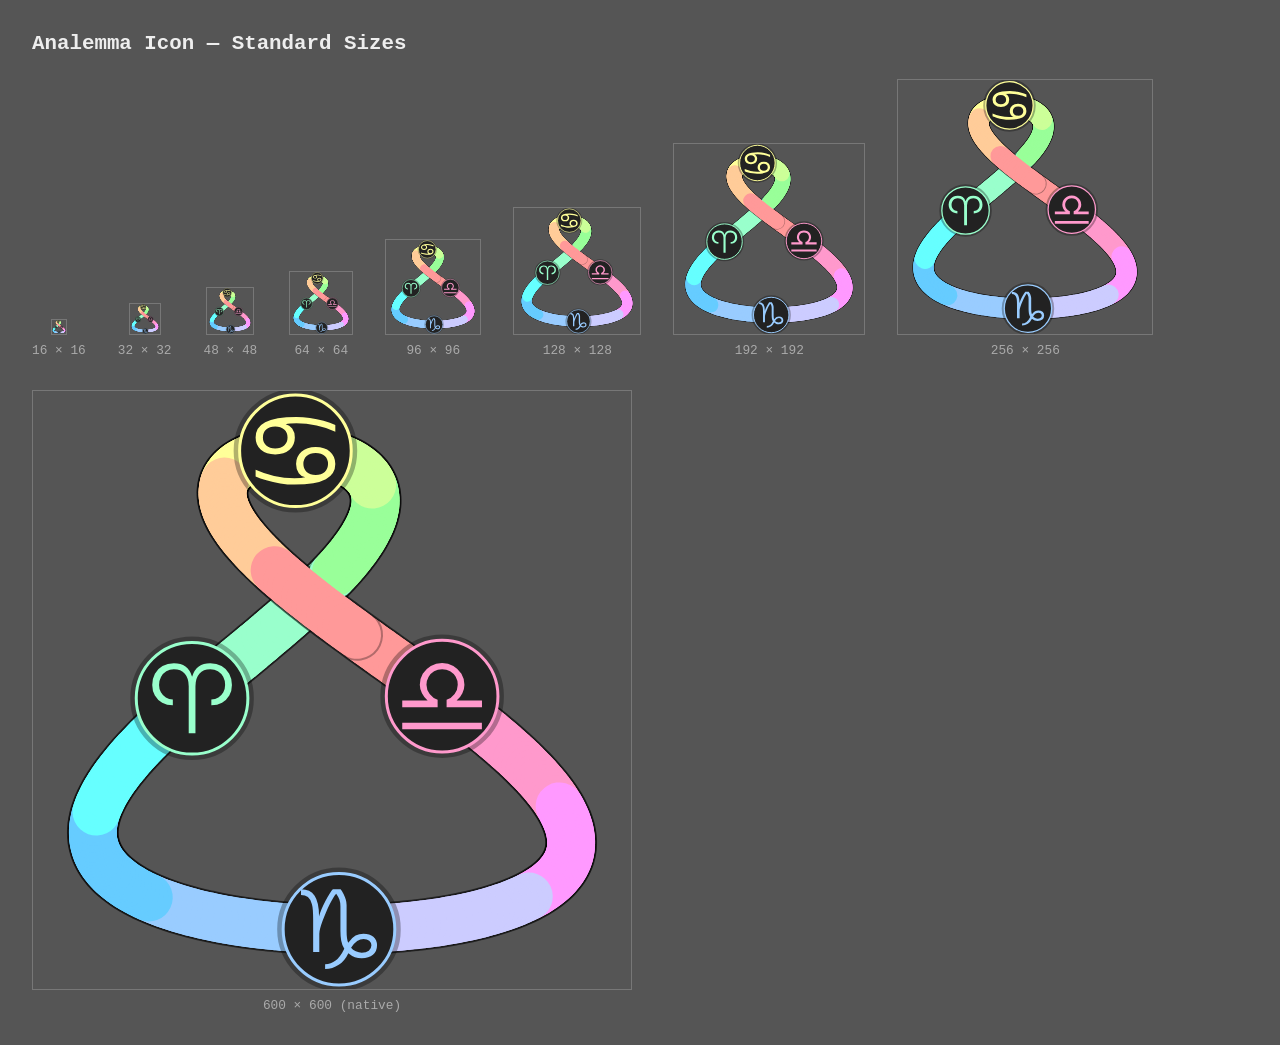
==== analemma-icon/index.html @ f2700c2a "Add analemma icon as favicon and menu button Replace hamburger menu character with analemma SVG icon" ====
<!DOCTYPE html>
<html>
<head>
  <meta charset="utf-8">
  <meta name="viewport" content="width=device-width, initial-scale=1">
  <title>Analemma Icon</title>
  <style>
    * { box-sizing: border-box; margin: 0; padding: 0; }
    body {
      background: #555;
      color: #eee;
      font-family: 'Courier New', monospace;
      padding: 2rem;
    }
    h1 { font-size: 1.3rem; margin-bottom: 1.5rem; }
    .grid {
      display: flex;
      flex-wrap: wrap;
      gap: 2rem;
      align-items: end;
    }
    .icon-box {
      display: flex;
      flex-direction: column;
      align-items: center;
      gap: 8px;
    }
    .icon-box img {
      display: block;
      border: 1px solid #777;
    }
    .label {
      font-size: 0.8rem;
      color: #aaa;
    }
  </style>
</head>
<body>
  <h1>Analemma Icon — Standard Sizes</h1>
  <div class="grid">
    <div class="icon-box">
      <img src="analemma.svg" width="16" height="16">
      <span class="label">16 &times; 16</span>
    </div>
    <div class="icon-box">
      <img src="analemma.svg" width="32" height="32">
      <span class="label">32 &times; 32</span>
    </div>
    <div class="icon-box">
      <img src="analemma.svg" width="48" height="48">
      <span class="label">48 &times; 48</span>
    </div>
    <div class="icon-box">
      <img src="analemma.svg" width="64" height="64">
      <span class="label">64 &times; 64</span>
    </div>
    <div class="icon-box">
      <img src="analemma.svg" width="96" height="96">
      <span class="label">96 &times; 96</span>
    </div>
    <div class="icon-box">
      <img src="analemma.svg" width="128" height="128">
      <span class="label">128 &times; 128</span>
    </div>
    <div class="icon-box">
      <img src="analemma.svg" width="192" height="192">
      <span class="label">192 &times; 192</span>
    </div>
    <div class="icon-box">
      <img src="analemma.svg" width="256" height="256">
      <span class="label">256 &times; 256</span>
    </div>
    <div class="icon-box">
      <img src="analemma.svg" width="600" height="600">
      <span class="label">600 &times; 600 (native)</span>
    </div>
  </div>
</body>
</html>
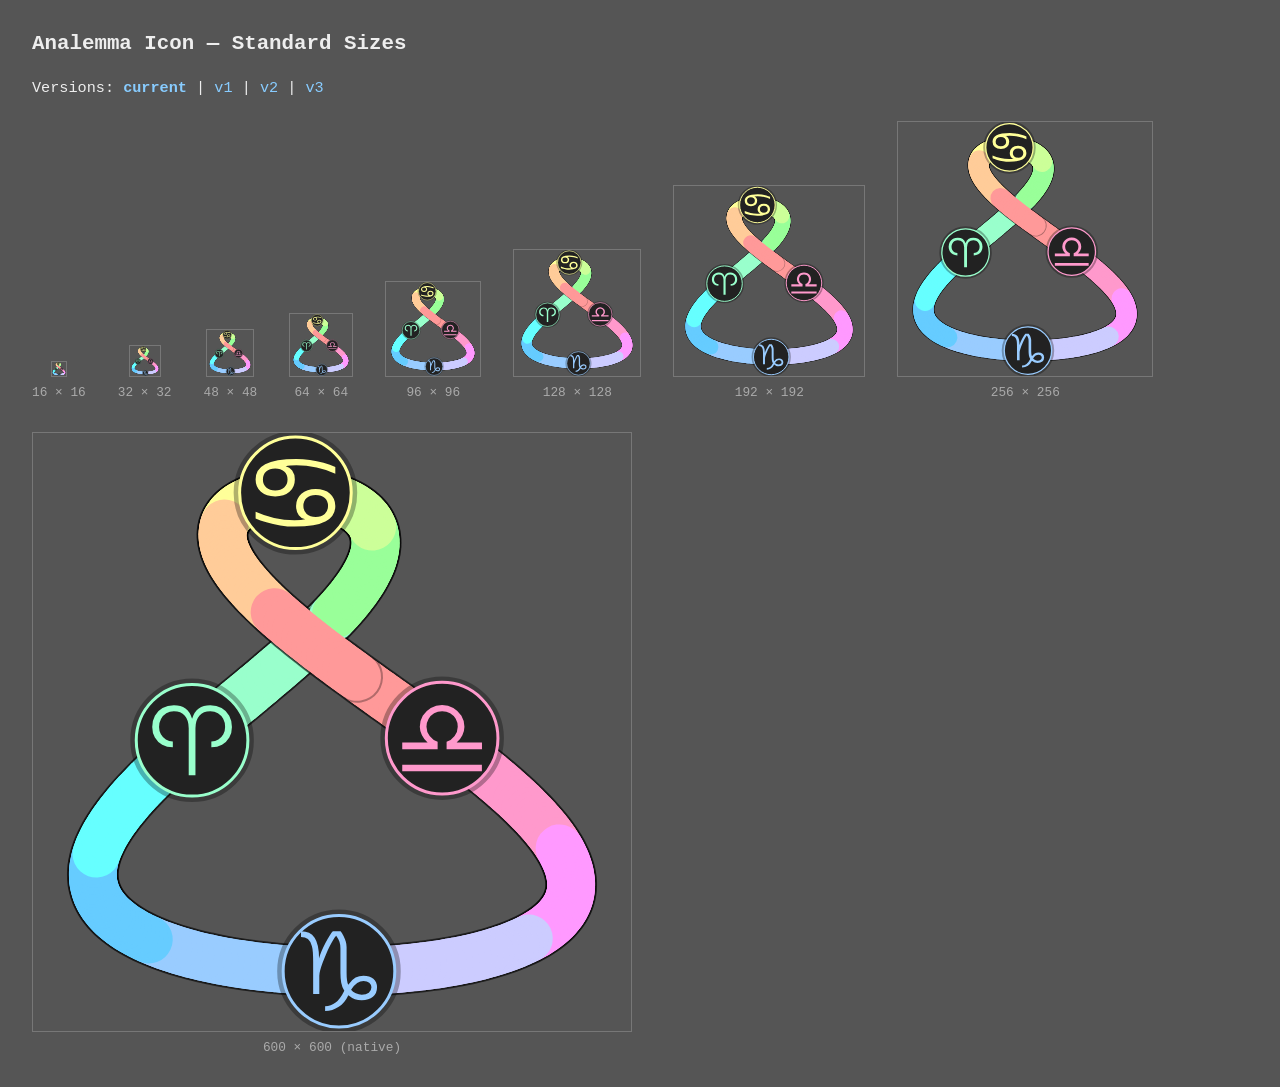
==== commit 8072ad54: "Add Open Graph meta tags and version links for analemma icon Add og:title, og:description, og:image " ====
--- a/analemma-icon/index.html
+++ b/analemma-icon/index.html
@@ -33,10 +33,27 @@
       font-size: 0.8rem;
       color: #aaa;
     }
+    .versions {
+      margin-bottom: 1.5rem;
+      font-size: 0.95rem;
+    }
+    .versions a {
+      color: #8cf;
+      text-decoration: none;
+    }
+    .versions a:hover {
+      text-decoration: underline;
+    }
   </style>
 </head>
 <body>
   <h1>Analemma Icon — Standard Sizes</h1>
+  <p class="versions">Versions:
+    <a href="#" onclick="setSrc('analemma.svg'); return false"><b>current</b></a> |
+    <a href="#" onclick="setSrc('analemma.v1.svg'); return false">v1</a> |
+    <a href="#" onclick="setSrc('analemma.v2.svg'); return false">v2</a> |
+    <a href="#" onclick="setSrc('analemma.v3.svg'); return false">v3</a>
+  </p>
   <div class="grid">
     <div class="icon-box">
       <img src="analemma.svg" width="16" height="16">
@@ -75,5 +92,10 @@
       <span class="label">600 &times; 600 (native)</span>
     </div>
   </div>
+  <script>
+    function setSrc(file) {
+      document.querySelectorAll('.grid img').forEach(img => img.src = file);
+    }
+  </script>
 </body>
 </html>
